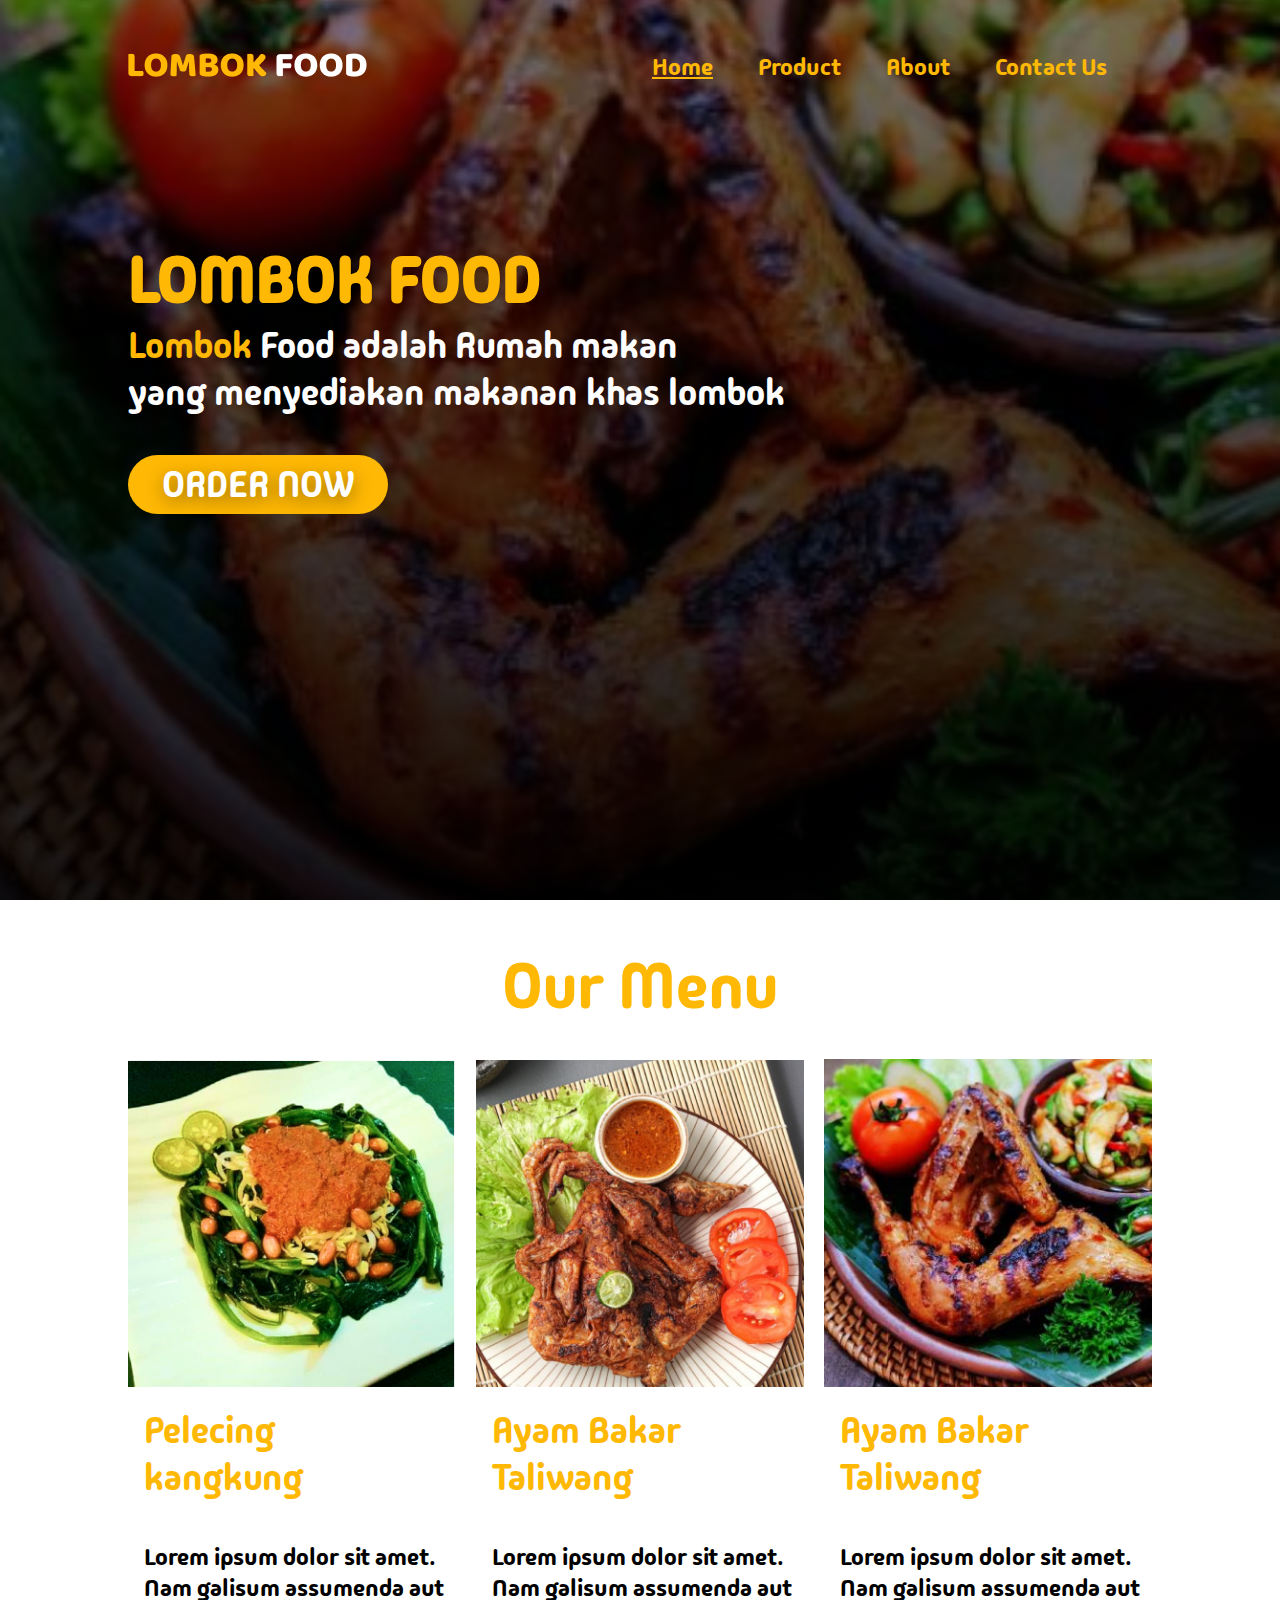
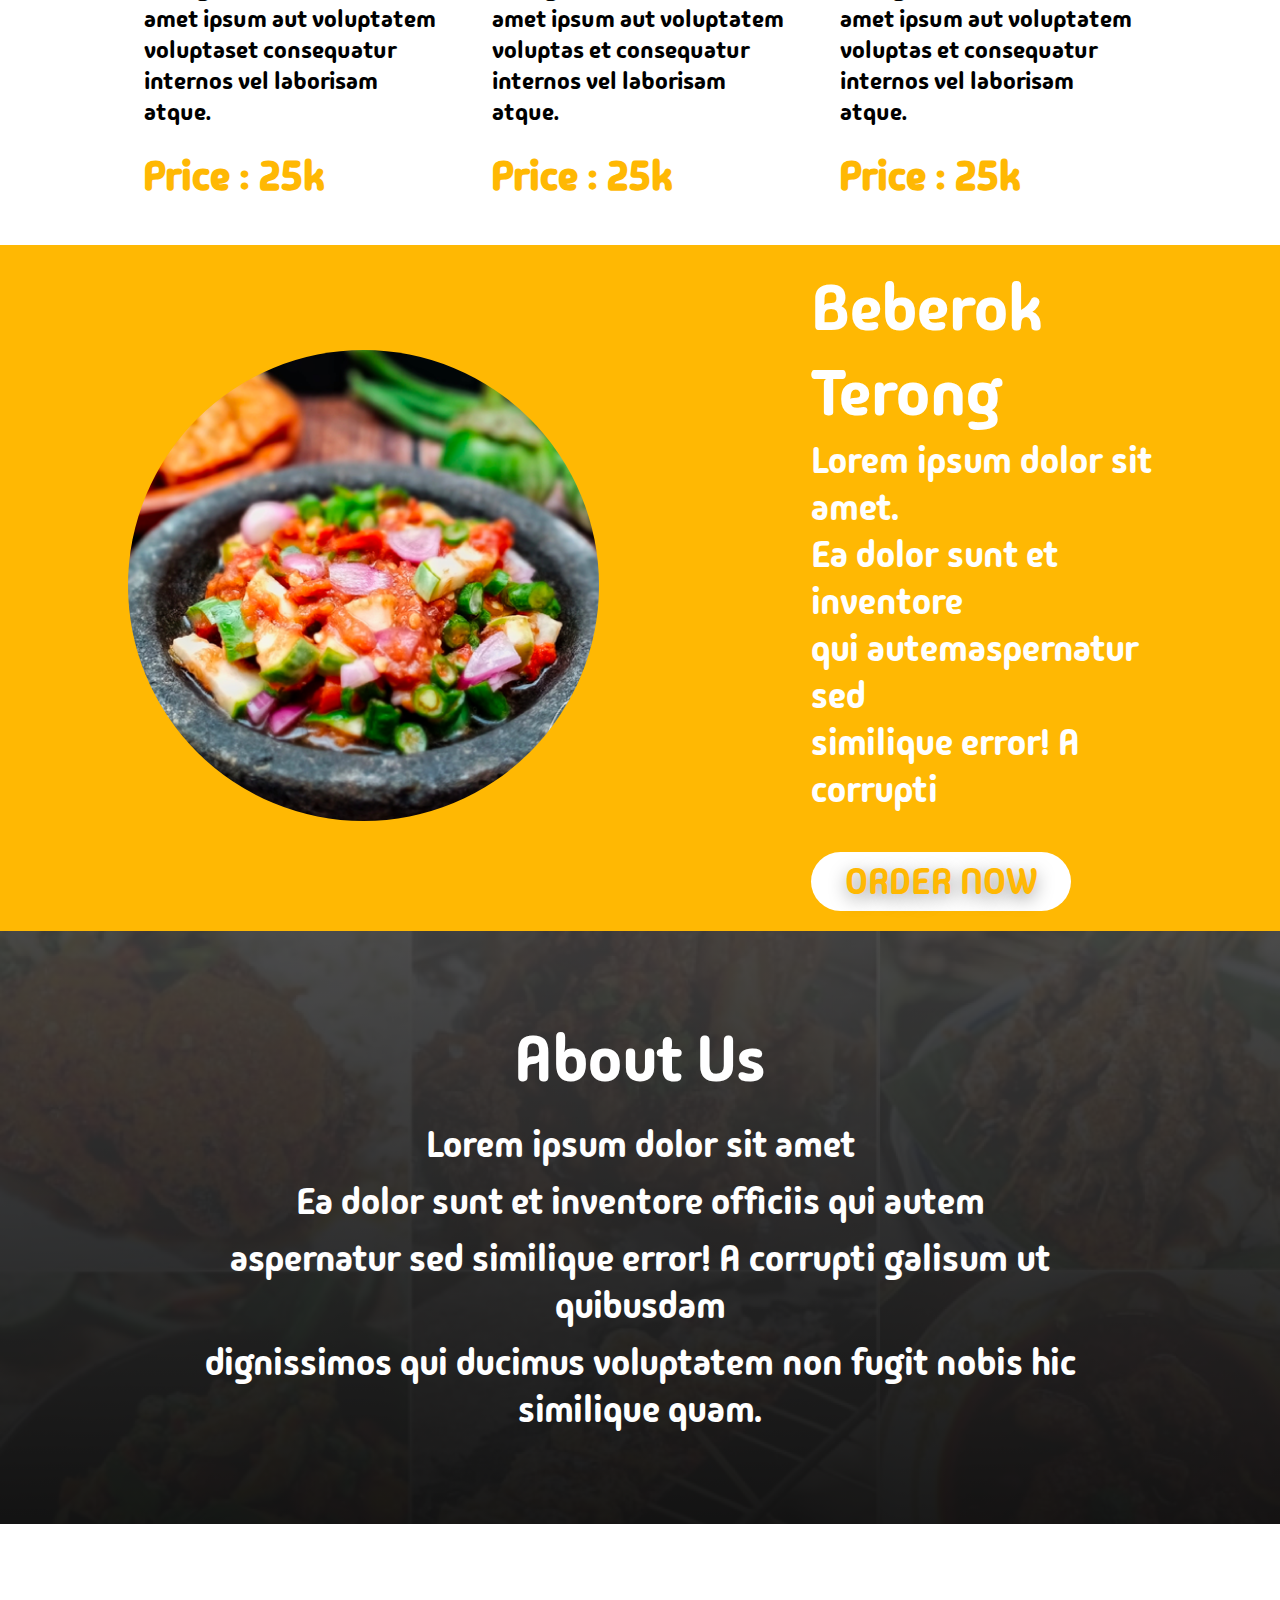
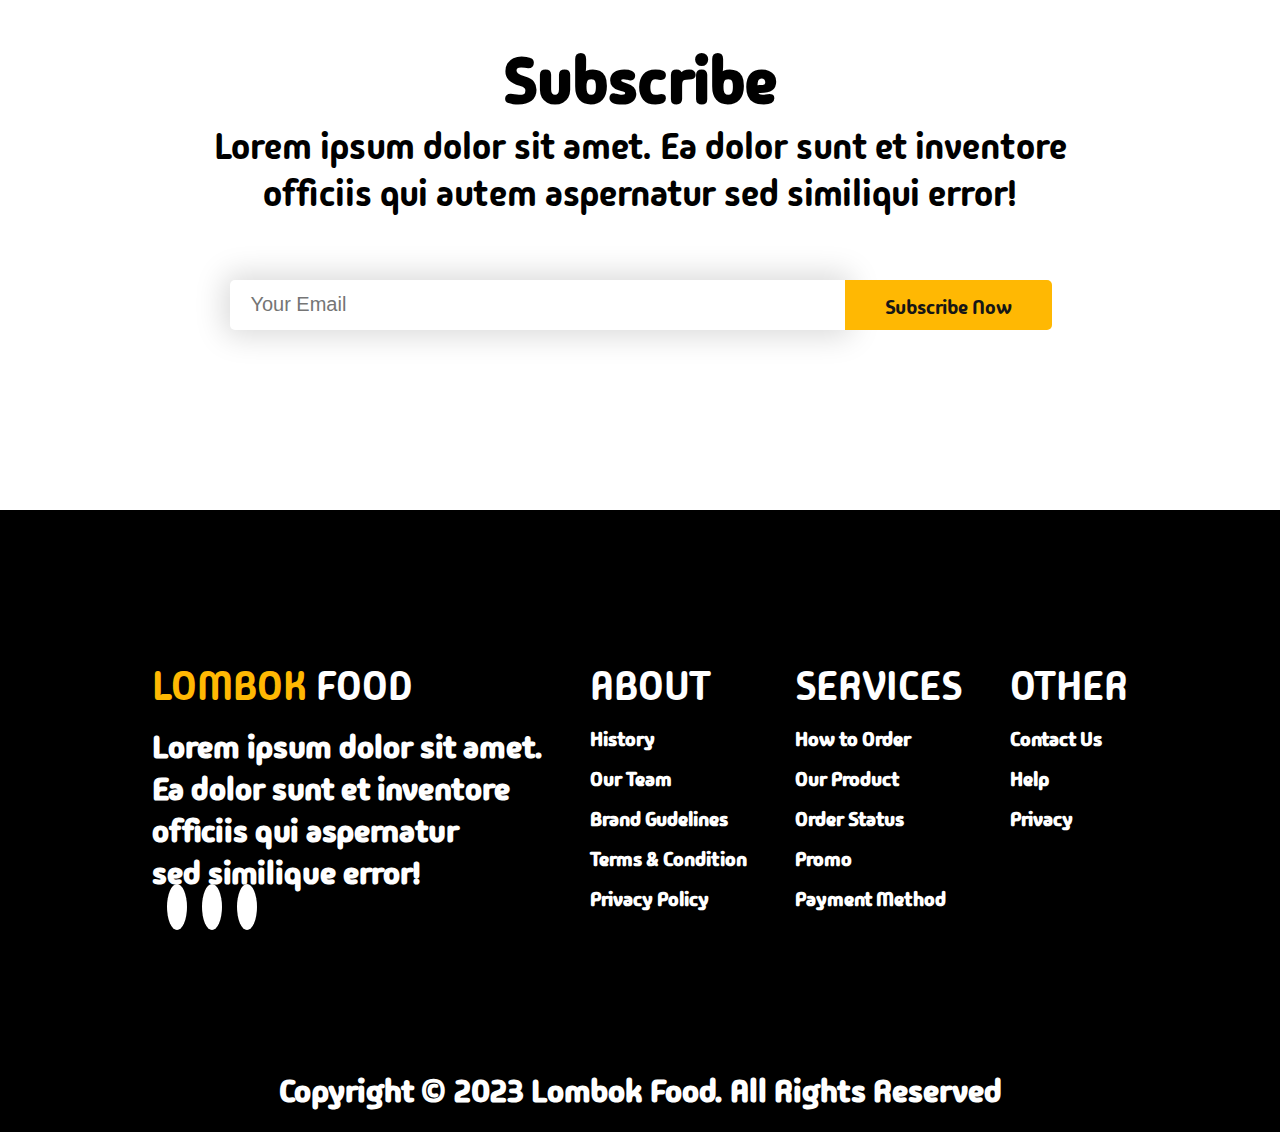
==== index.html @ ccdac46e "first commit" ====
<!DOCTYPE html>
<html lang="en">

<head>
    <meta charset="UTF-8">
    <meta name="viewport" content="width=device-width, initial-scale=1.0">
    <title>Lombok Food Landing Page</title>
    <link rel="stylesheet" href="style.css">
    <link rel="stylesheet" href="https://cdnjs.cloudflare.com/ajax/libs/font-awesome/6.5.1/css/all.min.css"
        integrity="sha512-DTOQO9RWCH3ppGqcWaEA1BIZOC6xxalwEsw9c2QQeAIftl+Vegovlnee1c9QX4TctnWMn13TZye+giMm8e2LwA=="
        crossorigin="anonymous" referrerpolicy="no-referrer" />
</head>

<body>
    <header class="header">
        <div class="container">
            <nav class="nav">
                <div class="logo">
                    <img src="Images/LOMBOK FOOD.png" alt="">
                </div>
                <div class="menu-toggle" data-menu="close">
                    <i class="fa-solid fa-bars"></i>
                </div>
                <div class="menu" id="menu">
                    <ul>
                        <li><a href="#"><span class="home">Home</span></a></li>
                        <li><a href="#">Product</a></li>
                        <li><a href="#">About</a></li>
                        <li><a href="#">Contact Us</a></li>
                    </ul>
                </div>
            </nav>
            <!-- Navigation ends here -->

            <!-- Home page starts here -->
            <div class="header1">
                <h1>LOMBOK FOOD</h1>
                <p><span style="color: #FFB803;">Lombok</span> Food adalah Rumah makan<br>yang menyediakan makanan khas
                    lombok</p>
                <button>ORDER NOW</button>
            </div>
    </header>
    </div>
    <!-- Home page ends here -->

    <!-- Our Menu starts here -->
    <section class="section">
        <div class="container"> 
            <h1>Our Menu</h1>
            <div class="main">
                <div class="main-img">
                    <img src="Images/Mask group (1).png" alt="not supported">
                    <h3>Pelecing kangkung</h3>
                    <p>Lorem ipsum dolor sit amet.<br>Nam galisum assumenda aut<br>amet ipsum aut
                        voluptatem<br>voluptaset consequatur<br>internos vel laborisam atque.</p>
                    <h4>Price : 25k</h4>
                </div>
                <div class="main-img">
                    <img src="Images/Mask group.png" alt="">
                    <h3>Ayam Bakar Taliwang</h3>
                    <p>Lorem ipsum dolor sit amet.<br>Nam galisum assumenda aut<br>amet ipsum aut voluptatem<br>voluptas
                        et consequatur<br>internos vel laborisam atque.</p>
                    <h4>Price : 25k</h4>
                </div>
                <div class="main-img">
                    <img src="Images/Tanpa-judul16 1.png" alt="">
                    <h3>Ayam Bakar Taliwang</h3>
                    <p>Lorem ipsum dolor sit amet.<br>Nam galisum assumenda aut<br>amet ipsum aut voluptatem<br>voluptas
                        et consequatur<br>internos vel laborisam atque.</p>
                    <h4>Price : 25k</h4>
                </div>
            </div>
    </section>
    </div>
    <!-- Our Menu ends here -->

    <!-- Beberok section starts here -->
    <section class="beberok">
        <div class="container">
            <div class="beberok1">
                <div class="beberok-img">
                    <img src="Images/beberuk-khas-lombok-foto-resep-utama 1.png" alt="">
                </div>
                <div class="beberok-content">
                    <h1>Beberok Terong</h1>
                    <p>Lorem ipsum dolor sit amet.<br>Ea dolor sunt et inventore <br>qui autemaspernatur sed
                        <br>similique error! A corrupti
                    </p>
                    <button>ORDER NOW</button>
                </div>
            </div>
        </div>
    </section>
    <!-- Beberok section ends here -->

 <!-- About Us page starts here -->
 <div class="about">
    <div class="container">
        <div class="about-content">
            <h1>About Us</h1>
            <p>Lorem ipsum dolor sit amet</p>
            <p>Ea dolor sunt et inventore officiis qui autem</p>
            <p>aspernatur sed similique error! A corrupti galisum ut quibusdam</p>
            <p>dignissimos qui ducimus voluptatem non fugit nobis hic similique quam.</p>
        </div>
    </div>
 </div>
 <!-- About Us page ends here -->

<!-- subscribe section starts here -->
   <div class="subscribe">
    <div class="container">
        <h2>Subscribe</h2>
        <p>Lorem ipsum dolor sit amet. Ea dolor sunt et inventore<br> officiis qui autem aspernatur sed similiqui error!</p>
        <div class="subscribe-content">
            <input type="text" placeholder="Your Email">
            <button>Subscribe Now</button>
        </div>
    </div>
   </div>
<!-- subscribe section ends here -->

<!-- Footer starts here -->
<div class="footer">
    <div class="container">
        <div class="footer-main">
            <div class="footer1">
                <h1><span style="color: #FFB803;">LOMBOK</span> FOOD</h1>
                <p>Lorem ipsum dolor sit amet.<br>Ea dolor sunt et inventore <br>officiis qui aspernatur<br> sed
                    similique error!
                </p>
                <i class="fa-brands fa-facebook-f"></i>
                <i class="fa-brands fa-instagram"></i>
                <i class="fa-brands fa-twitter"></i>
            </div>
            <div class="footer2">
                <h1>ABOUT</h1>
                <p>History</p>
                <p>Our Team</p>
                <p>Brand Gudelines</p>
                <p>Terms & Condition</p>
                <p>Privacy Policy</p>
            </div>
            <div class="footer3">
                <h1>SERVICES</h1>
                <p>How to Order</p>
                <p>Our Product</p>
                <p>Order Status</p>
                <p>Promo</p>
                <p>Payment Method</p>
            </div>
            <div class="footer4">
                <h1>OTHER</h1>
                <p>Contact Us</p>
                <p>Help</p>
                <p>Privacy</p>
            </div>
        </div>
        <div class="coppyright">
            <h5>Copyright © 2023 Lombok Food. All Rights Reserved</h5>
        </div>
    </div>
</div>
<!-- Footer ends here -->


    <script src="https://code.jquery.com/jquery-3.7.1.min.js"></script>
    <script>
        $(document).ready(function () {
            $(".menu-toggle").on("click", function (event) {
                console.log(event);
                console.log(event.currentTarget.dataset.menu);

                if (event.currentTarget.dataset.menu === "close") {
                    $(".menu").css("display", "block");
                    $(".menu-toggle").attr("data-menu", "open");
                } else {
                    $(".menu").css("display", "");
                    $(".menu-toggle").attr("data-menu", "close");
                }
            });
        });
    </script>
</body>

</html>
---- style.css ----
@import url('https://fonts.googleapis.com/css2?family=Madimi+One&display=swap');

* {
  margin: 0;
  padding: 0;
  box-sizing: border-box;
}

:root{
    --theme-color: #FFB803;
}

body{
  font-family: "Madimi One", sans-serif;
}

.container{
  width: 80%;
  margin: 0px auto;
}

/* navigation starts here */

.nav {
  display: flex;
  align-items: center;
  width: 100%;
  height: 15vh;
  justify-content: space-between;
}
.menu-toggle {
  display: none;
  /* position: fixed; */
  top: 20px;
  right: 20px;
  cursor: pointer;
  z-index: 1100;
}

.menu-toggle i {
  font-size: 30px;
  color: var(--theme-color);
}

.home {
  text-decoration: underline;
  color: var(--theme-color);
  transition: color 0.5s ease-in-out;
}

.home:hover {
  text-decoration: underline;
  color: #ffffff;
}

.header {
  top: 0;
  left: 0;
  height: 100vh;
  width: 100%;
  z-index: 1000;
  background-image: linear-gradient(rgba(0, 0, 0, 0.5), rgba(0, 0, 0, 0.9)), url("Images/Tanpa-judul16\ 1.png");
  background-repeat: no-repeat;
  background-size: cover;
  background-position: center;
}

.menu ul {
  display: flex;
  align-items: center;
  list-style-type: none;
}

.menu ul a {
  text-decoration: none;
}

.menu ul li a {
  font-weight: 400;
  font-size: 24px;
  line-height: 36.86px;
  color: var(--theme-color);
  margin-right: 45px;
  transition: color 0.5s ease-in-out;
}

.active{
  display: block;
}

.menu ul li a:hover {
  color: #ffffff;
  text-decoration: underline;
}
/* navigation ends here */

/* header starts here */
.header1{
  margin-top: 10%;
}
.header1 h1{
  color: var(--theme-color);
  font-size: 64px;
}
.header1 p{
  color: #ffffff;
  font-size: 36px;
}
.header1 button{
  background: var(--theme-color);
  color: #ffffff;
  padding: 6px 34px;
  font-weight: 400;
  font-size: 36px;
  border:  none;
  font-family: "Madimi One", sans-serif;
  border-radius: 30px;
  margin-top: 39px;
  text-shadow: 0px 5px 18px rgba(0, 0, 0, 0.4);
  transition: 0.3s ease-in-out;
  cursor: pointer;
}
.header1 button:hover{
  background: #ffffff;
  color: var(--theme-color);
}
/* header ends here */

/* Our menu starts here */
  .section{
    float: left;
    padding: 43px 0px;
    width: 100%;
    background: #ffffff;
  }
  .section h1{
    text-align: center;
    font-weight: 400;
    font-size: 64px;
    color: var(--theme-color);
  }
  .main{
    display: grid;
    grid-template-columns: 1fr 1fr 1fr;
    column-gap: 20px;
    margin-top: 3%;
  }
  .main-img .our_images{
    width: 100%;
    overflow: hidden;
 }
  .main-img img{
    width: 100%;
    object-fit: cover;
  }
  .main-img h3{
    font-weight: 400;
    font-size: 36px;
    color: var(--theme-color);
    padding: 15px 17px 0px 16px;
  }
  .main-img p{
    margin-top: 40px;
    font-weight: 400;
    font-size: 24px;
    color: #000000;
    margin-left: 4px;
    padding: 0 12px;
  }
  .main-img h4{
    font-size: 40px;
    color: var(--theme-color);
    margin-left: 15px;
    margin-top: 23px;
  }










/* Our menu ends here */

/* Bewberok starts here */
.beberok{
  display: flex;
  width: 100%;
  float: left;
  align-items: center;
  background: var(--theme-color);
  padding: 20px 0px;
}
.beberok1{
  display: flex;
  align-items: center;
  justify-content: space-around;
}
.beberok-img{
  width: 80%;
}
.beberok-img img{
  height: auto;
  max-width: 100%;
  border-radius: 50%;
}
.beberok-content{
  width: 40%;
}
.beberok-content h1{
  font-weight: 400;
  color: #ffffff;
  font-size: 64px;
}
.beberok-content p{
  font-weight: 400;
  color: #ffffff;
  font-size: 36px;
  margin-top: 2px;
}
.beberok-content button{
  background: #ffffff;
  color: var(--theme-color);
  padding: 6px 34px;
  font-weight: 400;
  font-size: 36px;
  border: none;
  font-family: "Madimi One", sans-serif;
  border-radius: 30px;
  margin-top: 39px;
  text-shadow: 0px 5px 18px rgba(0, 0, 0, 0.4);
  transition: 0.3s ease-in-out;
  cursor: pointer;
}
.beberok-content button:hover{
  background: var(--theme-color);
  color: #ffffff;
  border: 2px solid white;
}
/* Bewberok ends here */

/* About  starts here*/
.about{
  float:left;
  width: 100%;
  background-image: linear-gradient(rgba(0, 0, 0, 0.7), rgba(0, 0, 0, 0.9)),url("Images/10-Makanan-Khas-Lombok-yang-Lezat-dan-Menjadi-Incaran-Para-Wisatawan-Saat-Berkunjung-Ke-Lombok-653x393\ 1.png");
  background-repeat: no-repeat;
  background-size: cover;
  background-position: center;
  height: 593px;
}
.about-content{
  text-align: center;
  color: #ffffff;
  padding: 0 20px;
}
.about-content h1{
  font-weight: 400;
  font-size: 64px;
  padding-top: 85px;
  margin-bottom: 20px;
}
.about-content p{
  font-weight: 400;
  font-size: 36px;
  margin-top: 10px;
}
/* About  ends here*/

/* Subscribe starts here */
.subscribe {
  float: left;
  width: 100%;
  text-align: center;
  padding-top: 114px;
  font-weight: 400;
}
.subscribe h2{
  font-size: 64px;
}
.subscribe p{
  font-size: 36px;
}
.subscribe-content{
  margin-top: 63px;
  display: flex;
}
.subscribe-content input{
  width: 60%;
  height: 41px;
  font-weight: 400;
  font-size: 20px;
  padding: 25px 20px;
  border: none;
  outline: none;
  border-radius: 5px 0px 0px 5px;
  box-shadow: 0px 0px 30px 6px #00000026;
  margin-left: 10%;
}
.subscribe-content button{
  background: var(--theme-color);
  display: flex;
  color: #161616;
  border: none;
  height: 50px;
  padding: 14px 40px;
  font-family: "Madimi One", sans-serif;
  font-weight: 400;
  font-size: 20px;
  border-radius: 0px 5px 5px 0px;
}
/* Subscribe ends here */

/* Footer Starts here */
.footer{
  float: left;
  width: 100%;
  background: #000000;
  color: white;
  margin-top: 180px;
}

.footer-main{
  display: flex;
  justify-content: space-around;
  padding-top: 150px;
}

.footer1 h1{
  font-weight: 400;
  font-size: 40px;
}
.footer1 p{
  font-size: 32px;
  font-weight: 700;
  margin-top: 14px;
}

.footer1 i{
  font-size:20px;
  color: #000000;
  background: white;
  border-radius: 50%;
  padding: 10px;
  margin-left: 15px;
  margin-top: 10px;
}

.footer2 h1{
  font-weight: 400;
  font-size: 40px;
}
.footer2 p{
  font-size: 20px;
  font-weight: 700;
  margin-top: 14px;
}
.footer3 h1{
  font-weight: 400;
  font-size: 40px;
}
.footer3 p{
  font-size: 20px;
  font-weight: 700;
  margin-top: 14px;
}
.footer4 h1{
  font-weight: 400;
  font-size: 40px;
}
.footer4 p{
  font-size: 20px;
  font-weight: 700;
  margin-top: 14px;
}

.coppyright h5{
  text-align: center;
  font-size: 32px;
  margin-top: 150px;
  padding-bottom: 20px;
}
/* Footer ends here */


@media only screen and (max-width: 767px) {

  .menu {
    display: none;
    position: absolute;
    padding: 20px 0px;
    width: 100%;
    top: 15vh;
    height: 100vh;
    background-color: #342602;
  }
  .menu-toggle {
    display: flex;
    align-items: center;
    cursor: pointer;
  }
  .menu ul{
    flex-direction: column;
    gap: 50px;
  }
  .menu-toggle i {
    font-size: 30px;
    color: var(--theme-color);
  }
  .main{
    grid-template-columns: 1fr;
    text-align: center;
  }
  .main-img h3{
    font-size: 30px;
  }
  .main-img p{
    font-size: 25px;
  }
  .main-img h4{
    font-size: 30px;
  }
  .beberok1{
    flex-direction: column;
  }
  .beberok-content{
    text-align: center;
  }
  .beberok-content h1{
    font-size: 39px;
  }
  .beberok-content p{
    font-size: 27px;
    margin-top: 12px;
  }
  .beberok-content button{
    font-size: 20px;
    margin-top: 22px;
  }
  .about-content h1{
    font-size: 42px;
  }
  .about-content p{
    font-size: 17px;
  }
  .subscribe-content input{
    font-size: 14px;
  }
  .subscribe-content button{
    font-size: 15px;
  }
  .footer-main{
    flex-direction: column;
    text-align: center;
  }
  .footer1 h1{
    font-size: 30px;
  }
  .footer1 p{
    font-size: 24px;
    padding-top: 24px;
  }
  .footer i{
    font-size: 11px;
  }
  .footer2 h1{
    font-size: 30px;
    padding-top: 20px;
  }
  .footer2 p{
    font-size: 20px;
    /* padding-top: 24px; */
  }
  .footer3 h1{
    font-size: 30px;
    padding-top: 20px;
  }
  .footer3 p{
    font-size: 20px;
    /* padding-top: 24px; */
  }
  .footer4 h1{
    font-size: 30px;
    padding-top: 20px;
  }
  .footer4 p{
    font-size: 20px;
    /* padding-top: 24px; */
  }
  .coppyright h5{
    font-size: 17px;
    margin-top: 60px;
  }
}
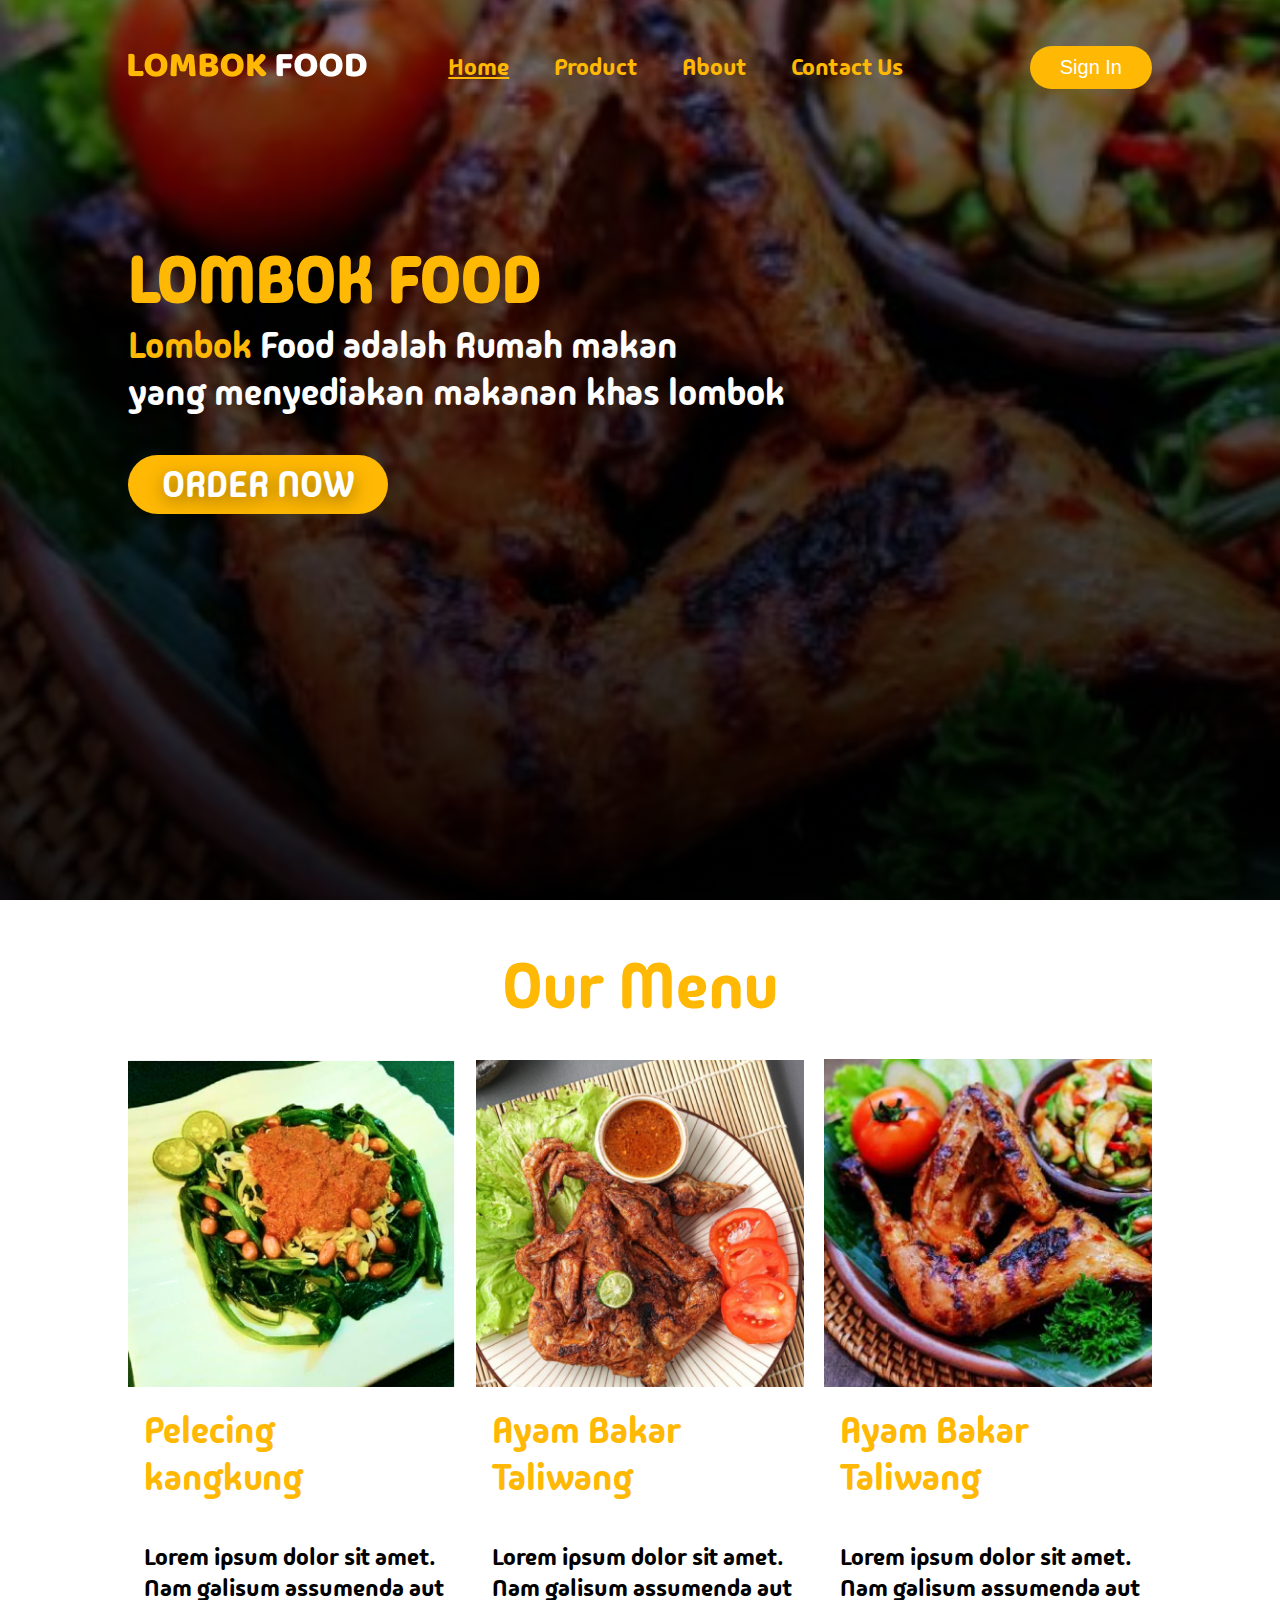
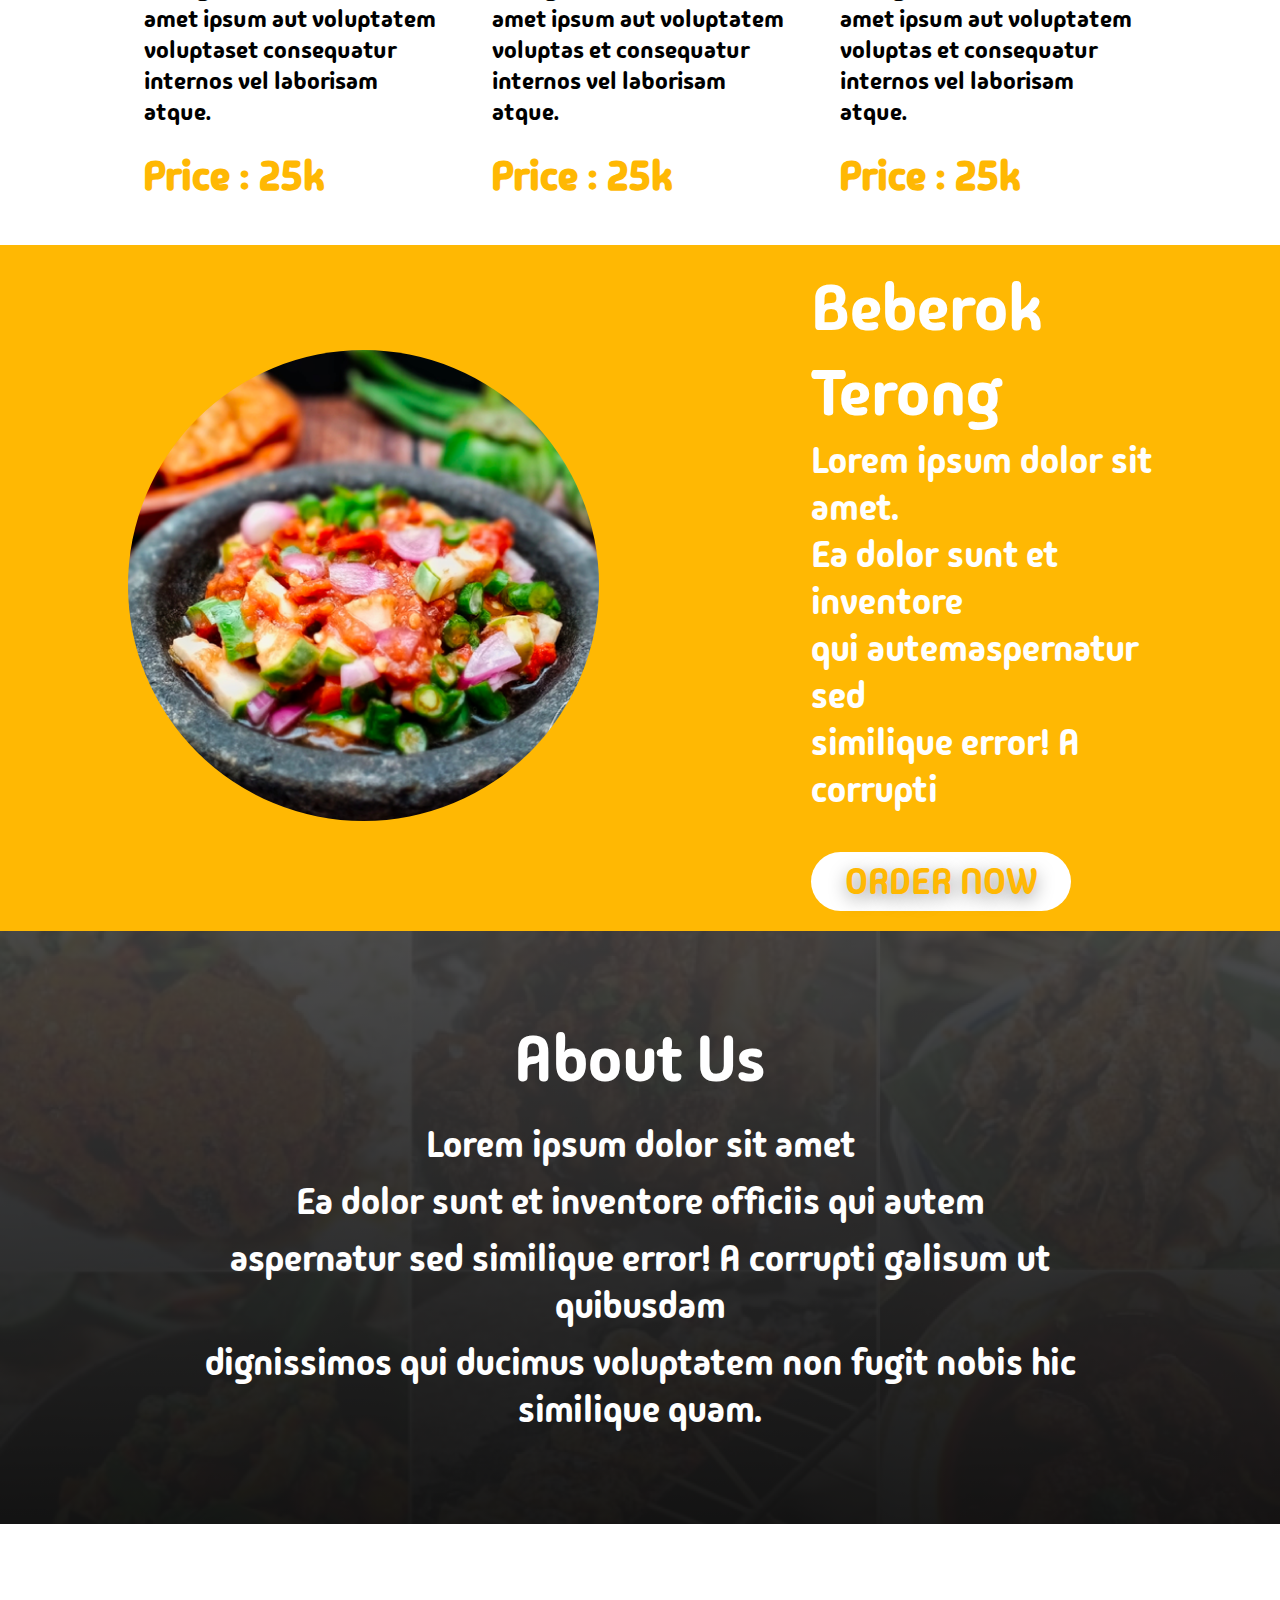
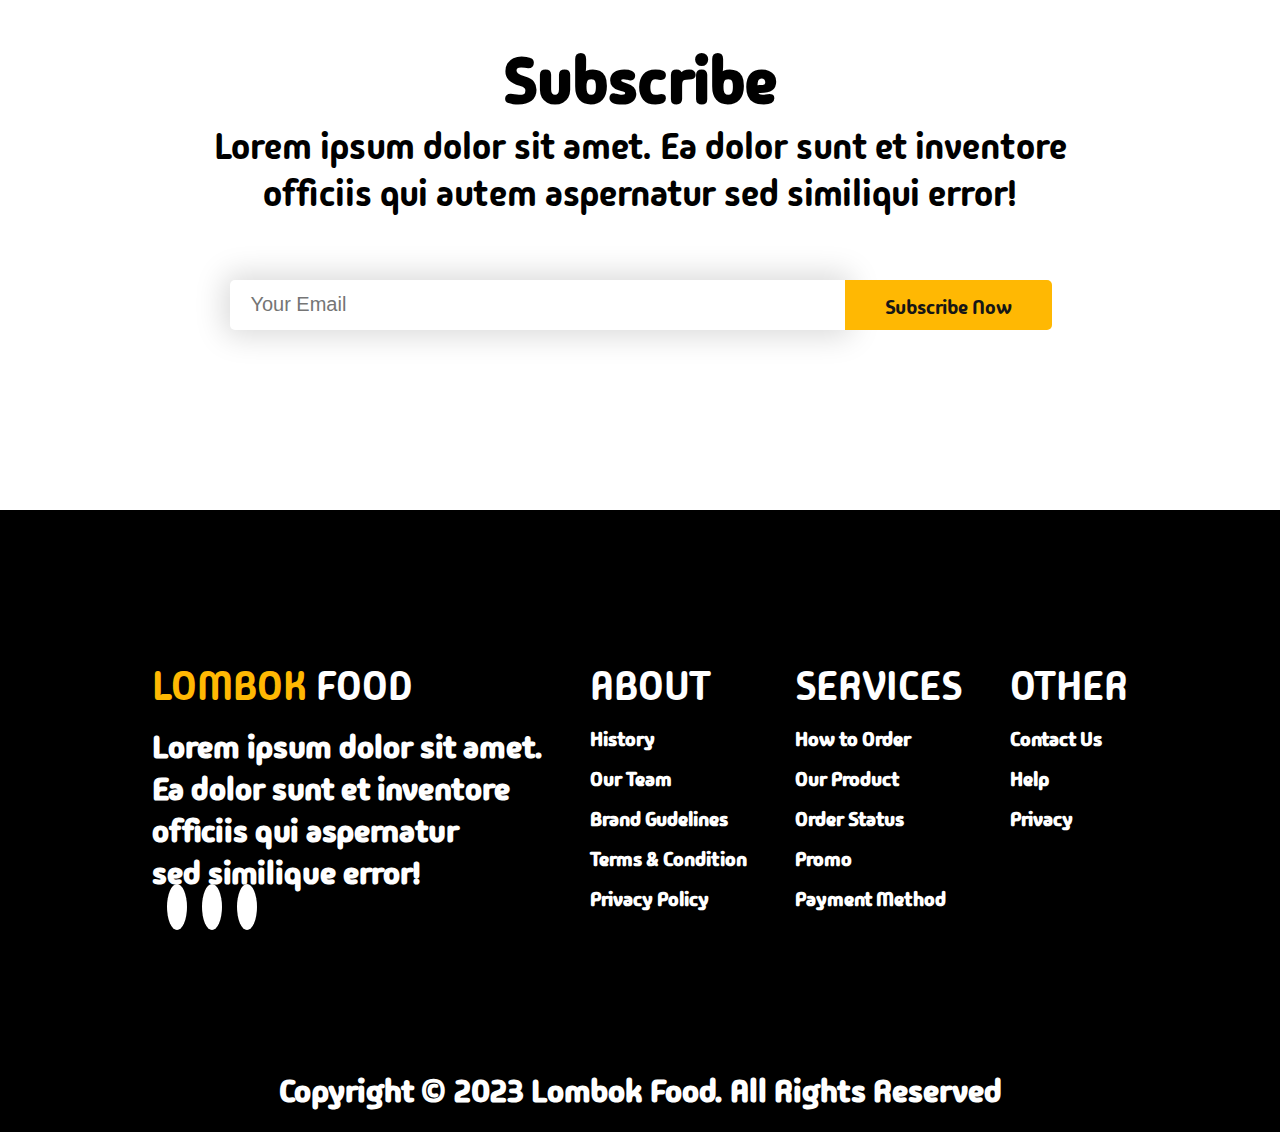
==== commit 0882b059: "first commit" ====
--- a/index.html
+++ b/index.html
@@ -1,11 +1,11 @@
 <!DOCTYPE html>
 <html lang="en">
-
 <head>
     <meta charset="UTF-8">
     <meta name="viewport" content="width=device-width, initial-scale=1.0">
     <title>Lombok Food Landing Page</title>
     <link rel="stylesheet" href="style.css">
+    <link rel="stylesheet" href="sign.html">
     <link rel="stylesheet" href="https://cdnjs.cloudflare.com/ajax/libs/font-awesome/6.5.1/css/all.min.css"
         integrity="sha512-DTOQO9RWCH3ppGqcWaEA1BIZOC6xxalwEsw9c2QQeAIftl+Vegovlnee1c9QX4TctnWMn13TZye+giMm8e2LwA=="
         crossorigin="anonymous" referrerpolicy="no-referrer" />
@@ -28,6 +28,9 @@
                         <li><a href="#">About</a></li>
                         <li><a href="#">Contact Us</a></li>
                     </ul>
+                </div>
+                <div class="sign-btn" id="signBtn">
+                    <button onclick="toggleSignInPage()">Sign In</button>
                 </div>
             </nav>
             <!-- Navigation ends here -->
@@ -165,22 +168,6 @@
 
 
     <script src="https://code.jquery.com/jquery-3.7.1.min.js"></script>
-    <script>
-        $(document).ready(function () {
-            $(".menu-toggle").on("click", function (event) {
-                console.log(event);
-                console.log(event.currentTarget.dataset.menu);
-
-                if (event.currentTarget.dataset.menu === "close") {
-                    $(".menu").css("display", "block");
-                    $(".menu-toggle").attr("data-menu", "open");
-                } else {
-                    $(".menu").css("display", "");
-                    $(".menu-toggle").attr("data-menu", "close");
-                }
-            });
-        });
-    </script>
+    <script src="script.js"></script>
 </body>
-
 </html>--- a/style.css
+++ b/style.css
@@ -92,6 +92,23 @@
   color: #ffffff;
   text-decoration: underline;
 }
+
+.sign-btn button{
+  background: var(--theme-color);
+  color: white;
+  border-radius: 30px;
+  padding: 10px 30px;
+  font-weight: 400;
+  font-size: 20px;
+  border: none;
+  transition: color 0.5s ease-in-out;
+}
+
+.sign-btn button:hover{
+  background: #ffffff;
+  color: var(--theme-color);
+}
+
 /* navigation ends here */
 
 /* header starts here */
